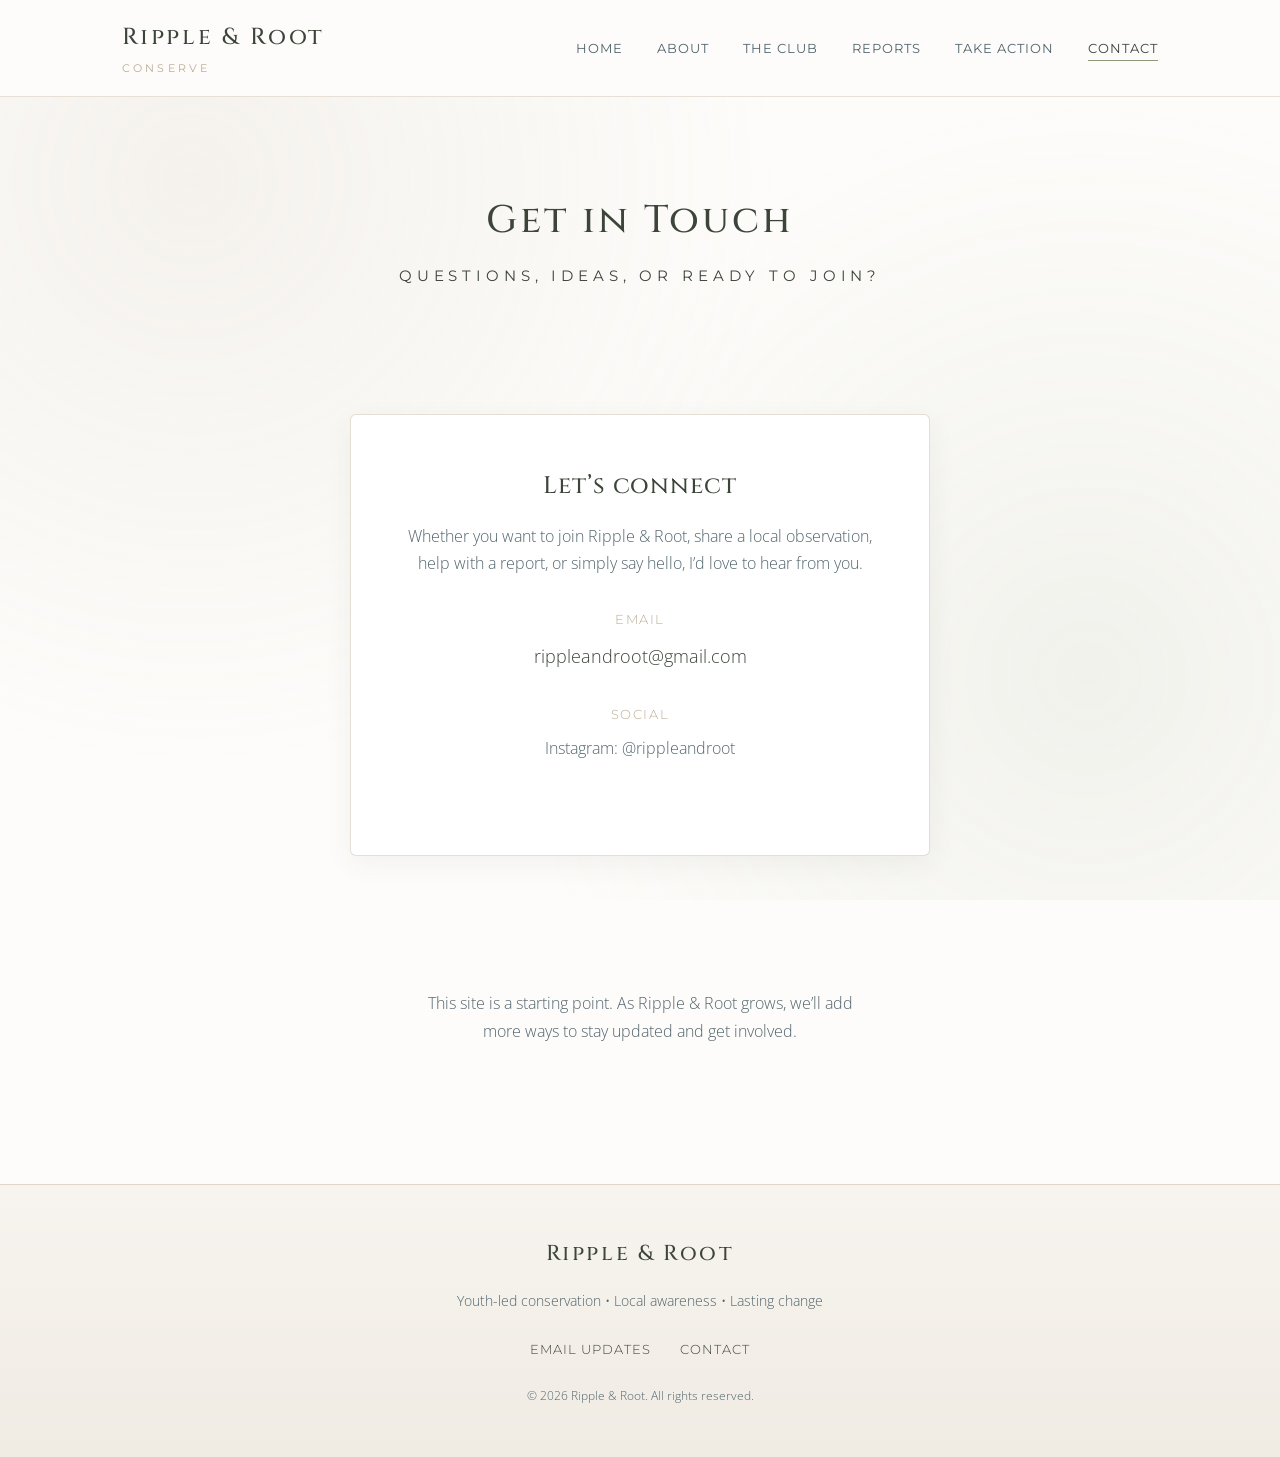
==== contact.html @ e4341f1f "Add files via upload" ====
<!DOCTYPE html>
<html lang="en">
<head>
  <meta charset="UTF-8">
  <meta name="viewport" content="width=device-width, initial-scale=1.0">
  <title>Contact | Ripple & Root</title>
  <link rel="stylesheet" href="styles.css">
</head>
<body>
  <header>
    <div class="nav-container">
      <a href="index.html" class="logo">Ripple & Root<span>Conserve</span></a>
      <nav>
        <ul>
          <li><a href="index.html">Home</a></li>
          <li><a href="about.html">About</a></li>
          <li><a href="club.html">The Club</a></li>
          <li><a href="reports.html">Reports</a></li>
          <li><a href="actions.html">Take Action</a></li>
          <li><a href="contact.html" class="active">Contact</a></li>
        </ul>
      </nav>
    </div>
  </header>

  <section class="hero" style="padding-bottom: 2rem;">
    <h1 style="font-size: 2.4rem;">Get in Touch</h1>
    <p class="subtitle">Questions, Ideas, or Ready to Join?</p>
  </section>

  <section>
    <div class="join-box">
      <h2>Let’s connect</h2>
      <p>Whether you want to join Ripple & Root, share a local observation, help with a report, or simply say hello, I’d love to hear from you.</p>
      
      <p style="margin: 2rem 0 0.6rem; font-family: 'Montserrat', sans-serif; font-size: 0.8rem; letter-spacing: 0.12em; text-transform: uppercase; color: var(--taupe);">Email</p>
      <p style="color: var(--dark-olive); font-size: 1.15rem;">rippleandroot@gmail.com</p>
      
      <p style="margin: 2rem 0 0.6rem; font-family: 'Montserrat', sans-serif; font-size: 0.8rem; letter-spacing: 0.12em; text-transform: uppercase; color: var(--taupe);">Social</p>
      <p style="color: var(--slate);">Instagram: @rippleandroot</p>
      
      <p style="margin-top: 2.6rem; font-size: 0.88rem; color: var(--slate);">
    </div>
  </section>

  <section class="text-center">
    <p style="color: var(--slate); max-width: 460px; margin: 0 auto;">
      This site is a starting point. As Ripple & Root grows, we’ll add more ways to stay updated and get involved.
    </p>
  </section>

  <footer>
    <a href="index.html" class="logo">Ripple & Root</a>
    <p>Youth-led conservation • Local awareness • Lasting change</p>
    <div class="social-links">
      <a href="index.html#email-updates">Email Updates</a>
      <a href="contact.html">Contact</a>
    </div>
    <p style="margin-top: 1.5rem; font-size: 0.78rem;">© 2026 Ripple & Root. All rights reserved.</p>
  </footer>
</body>
</html>
---- styles.css ----
/* Ripple & Root - Redesigned Website */
@import url('https://fonts.googleapis.com/css2?family=Cinzel:wght@400;500;600&family=Montserrat:wght@300;400;500;600&family=Open+Sans:wght@300;400;500;600&display=swap');

:root {
  --cream: #fdfcfa;
  --taupe: #bcac96;
  --dark-olive: #3d453a;
  --slate: #51646c;
  --terracotta: #b07156;
  --sage: #8e997a;
  --white: #ffffff;
  --text-dark: #3d453a;
  --text-muted: #51646c;
}

* {
  margin: 0;
  padding: 0;
  box-sizing: border-box;
}

body {
  font-family: 'Open Sans', sans-serif;
  background-color: var(--cream);
  color: var(--text-dark);
  line-height: 1.7;
  font-weight: 300;
  min-height: 100vh;
}

body::before {
  content: '';
  position: fixed;
  top: 0;
  left: 0;
  width: 100%;
  height: 100%;
  background-image: 
    radial-gradient(circle at 15% 20%, rgba(188, 172, 150, 0.12) 0%, transparent 45%),
    radial-gradient(circle at 85% 75%, rgba(142, 153, 122, 0.1) 0%, transparent 45%);
  pointer-events: none;
  z-index: -1;
}

h1, h2, h3 {
  font-family: 'Cinzel', serif;
  font-weight: 500;
  letter-spacing: 0.04em;
}

/* Header */
header {
  background: rgba(253, 252, 250, 0.96);
  backdrop-filter: blur(12px);
  border-bottom: 1px solid rgba(188, 172, 150, 0.35);
  position: sticky;
  top: 0;
  z-index: 100;
  padding: 1.1rem 0;
}

.nav-container {
  max-width: 1100px;
  margin: 0 auto;
  padding: 0 2rem;
  display: flex;
  justify-content: space-between;
  align-items: center;
}

.logo {
  font-family: 'Cinzel', serif;
  font-size: 1.45rem;
  color: var(--dark-olive);
  text-decoration: none;
  letter-spacing: 0.12em;
  font-weight: 500;
}

.logo span {
  font-family: 'Montserrat', sans-serif;
  font-size: 0.7rem;
  display: block;
  letter-spacing: 0.28em;
  text-transform: uppercase;
  color: var(--taupe);
  margin-top: 0.15rem;
  font-weight: 400;
}

nav ul {
  list-style: none;
  display: flex;
  gap: 2.1rem;
}

nav a {
  text-decoration: none;
  color: var(--slate);
  font-family: 'Montserrat', sans-serif;
  font-size: 0.82rem;
  font-weight: 400;
  letter-spacing: 0.08em;
  text-transform: uppercase;
  transition: color 0.3s ease;
  position: relative;
}

nav a:hover,
nav a.active {
  color: var(--dark-olive);
}

nav a::after {
  content: '';
  position: absolute;
  bottom: -5px;
  left: 0;
  width: 0;
  height: 1px;
  background: var(--sage);
  transition: width 0.3s ease;
}

nav a:hover::after,
nav a.active::after {
  width: 100%;
}

/* Hero */
.hero {
  text-align: center;
  padding: 5.5rem 2rem 4.5rem;
  max-width: 980px;
  margin: 0 auto;
  display: flex;
  flex-direction: column;
  align-items: center;
}

.hero-logo {
  width: min(72vw, 420px);
  max-width: 420px;
  min-width: 220px;
  height: auto;
  margin: 0 auto 1.4rem;
  display: block;
  opacity: 1;
  filter: drop-shadow(0 18px 34px rgba(61, 69, 58, 0.18));
}

.hero h1 {
  margin-top: 0.2rem;
}

.hero h1 {
  font-size: 2.8rem;
  color: var(--dark-olive);
  margin-bottom: 0.6rem;
  letter-spacing: 0.08em;
}

.hero .subtitle {
  font-family: 'Montserrat', sans-serif;
  font-size: 0.95rem;
  letter-spacing: 0.32em;
  text-transform: uppercase;
  color: var(--dark-olive);
  margin-bottom: 1.6rem;
  font-weight: 400;
}

.hero p {
  font-size: 1.1rem;
  color: var(--slate);
  max-width: 560px;
  margin: 0 auto 2.6rem;
  font-weight: 300;
}

/* Buttons */
.btn {
  display: inline-block;
  padding: 0.95rem 2.3rem;
  border-radius: 2px;
  text-decoration: none;
  font-family: 'Montserrat', sans-serif;
  font-size: 0.78rem;
  letter-spacing: 0.14em;
  text-transform: uppercase;
  font-weight: 500;
  transition: all 0.3s ease;
  border: 1.5px solid transparent;
}

.btn-primary {
  background: var(--dark-olive);
  color: var(--cream);
}

.btn-primary:hover {
  background: #2f362e;
  transform: translateY(-2px);
  box-shadow: 0 8px 22px rgba(61, 69, 58, 0.2);
}

.btn-outline {
  background: transparent;
  border-color: var(--dark-olive);
  color: var(--dark-olive);
  margin-left: 1rem;
}

.btn-outline:hover {
  background: var(--dark-olive);
  color: var(--cream);
}

/* Sections */
section {
  padding: 4.2rem 2rem;
  max-width: 1100px;
  margin: 0 auto;
}

.section-title {
  text-align: center;
  margin-bottom: 3.2rem;
}

.section-title .eyebrow {
  font-family: 'Montserrat', sans-serif;
  font-size: 0.78rem;
  letter-spacing: 0.28em;
  text-transform: uppercase;
  color: var(--taupe);
  display: block;
  margin-bottom: 0.6rem;
  font-weight: 400;
}

.section-title h2 {
  font-size: 2.1rem;
  color: var(--dark-olive);
  margin-bottom: 0.7rem;
}

.section-title p {
  color: var(--slate);
  max-width: 520px;
  margin: 0.9rem auto 0;
  font-size: 1.02rem;
}

.soft-line {
  width: 48px;
  height: 1px;
  background: var(--sage);
  margin: 1.1rem auto 0;
}

/* Cards */
.cards {
  display: grid;
  grid-template-columns: repeat(auto-fit, minmax(280px, 1fr));
  gap: 1.8rem;
}

.card {
  background: var(--white);
  border-radius: 4px;
  padding: 2.1rem;
  box-shadow: 0 4px 18px rgba(61, 69, 58, 0.05);
  border: 1px solid rgba(188, 172, 150, 0.35);
  transition: transform 0.3s ease, box-shadow 0.3s ease;
}

.card:hover {
  transform: translateY(-4px);
  box-shadow: 0 12px 28px rgba(61, 69, 58, 0.09);
}

.card h3 {
  font-size: 1.25rem;
  margin-bottom: 0.7rem;
  color: var(--dark-olive);
}

.card p {
  color: var(--slate);
  font-size: 0.95rem;
}

.card-icon {
  font-size: 1.5rem;
  margin-bottom: 1rem;
  color: var(--sage);
  opacity: 0.9;
}

/* Report items */
.report-list {
  display: flex;
  flex-direction: column;
  gap: 1.4rem;
}

.report-item {
  background: var(--white);
  border-radius: 4px;
  padding: 1.7rem 2rem;
  border-left: 3px solid var(--sage);
  box-shadow: 0 3px 14px rgba(61, 69, 58, 0.04);
  display: flex;
  justify-content: space-between;
  align-items: center;
  flex-wrap: wrap;
  gap: 1rem;
}

.report-item h3 {
  font-size: 1.15rem;
  margin-bottom: 0.25rem;
  color: var(--dark-olive);
}

.report-meta {
  font-family: 'Montserrat', sans-serif;
  font-size: 0.78rem;
  color: var(--taupe);
  letter-spacing: 0.06em;
  text-transform: uppercase;
}

/* Mission grid */
.mission-grid {
  display: grid;
  grid-template-columns: 1fr 1fr;
  gap: 3.2rem;
  align-items: center;
}

.mission-text h2 {
  font-size: 1.9rem;
  margin-bottom: 1.3rem;
  color: var(--dark-olive);
}

.mission-text p {
  margin-bottom: 1.15rem;
  color: var(--slate);
}

.mission-image {
  border-radius: 6px;
  display: flex;
  flex-direction: column;
  height: 320px;
  overflow: hidden;
  border: 1px solid rgba(188, 172, 150, 0.3);
}

.mission-image img {
  display: block;
  flex: 1;
  filter: saturate(0.62) brightness(1.08);
  min-height: 0;
  object-fit: cover;
  opacity: 0.78;
  width: 100%;
}

.about-photo {
  aspect-ratio: 1;
  height: auto;
  max-width: 420px;
  width: 100%;
}

.about-photo img {
  object-position: center 15%;
}

.mission-image figcaption {
  color: var(--slate);
  font-size: 0.72rem;
  padding: 0.35rem 0.7rem 0.45rem;
  text-align: right;
}

.mission-image figcaption a {
  color: var(--dark-olive);
}

/* Join box */
.join-box {
  background: var(--white);
  border-radius: 6px;
  padding: 3.2rem;
  text-align: center;
  border: 1px solid rgba(188, 172, 150, 0.4);
  max-width: 580px;
  margin: 0 auto;
  box-shadow: 0 8px 28px rgba(61, 69, 58, 0.06);
}

.join-box h2 {
  margin-bottom: 1rem;
  color: var(--dark-olive);
}

.join-box p {
  color: var(--slate);
  margin-bottom: 2rem;
}

/* Newsletter signup */
.newsletter-section {
  padding-top: 1rem;
}

.newsletter-box {
  background: var(--white);
  border: 1px solid rgba(188, 172, 150, 0.4);
  border-radius: 6px;
  box-shadow: 0 8px 28px rgba(61, 69, 58, 0.06);
  max-width: 680px;
  margin: 0 auto;
  padding: 3rem 2rem;
  text-align: center;
}

.newsletter-box .eyebrow {
  color: var(--taupe);
  font-family: 'Montserrat', sans-serif;
  font-size: 0.78rem;
  letter-spacing: 0.28em;
  text-transform: uppercase;
}

.newsletter-box h2 {
  color: var(--dark-olive);
  margin: 0.6rem 0 0.7rem;
}

.newsletter-box > p {
  color: var(--slate);
  margin: 0 auto 1.5rem;
  max-width: 500px;
}

.newsletter-form {
  display: flex;
  gap: 0.7rem;
  justify-content: center;
  max-width: 520px;
  margin: 0 auto 0.8rem;
}

.newsletter-form input[type='email'] {
  border: 1px solid rgba(81, 100, 108, 0.35);
  border-radius: 2px;
  color: var(--text-dark);
  flex: 1;
  font: inherit;
  min-width: 0;
  padding: 0.95rem 1rem;
}

.newsletter-form input[type='email']:focus {
  border-color: var(--dark-olive);
  outline: 2px solid rgba(61, 69, 58, 0.16);
  outline-offset: 1px;
}

.newsletter-form .btn {
  cursor: pointer;
}

.newsletter-box small {
  color: var(--slate);
  font-size: 0.78rem;
}

.hidden-field {
  display: none;
}

.sr-only {
  height: 1px;
  margin: -1px;
  overflow: hidden;
  position: absolute;
  width: 1px;
  clip: rect(0, 0, 0, 0);
}

/* Footer */
footer {
  background: linear-gradient(to bottom, #f7f4ef, #f0ebe3);
  padding: 3.2rem 2rem;
  text-align: center;
  margin-top: 4.5rem;
  border-top: 1px solid rgba(188, 172, 150, 0.35);
}

footer .logo {
  font-size: 1.35rem;
  margin-bottom: 0.4rem;
  display: inline-block;
}

footer p {
  color: var(--slate);
  font-size: 0.9rem;
  margin-top: 0.6rem;
}

.social-links {
  margin-top: 1.6rem;
  display: flex;
  justify-content: center;
  gap: 1.8rem;
}

.social-links a {
  color: var(--dark-olive);
  text-decoration: none;
  font-family: 'Montserrat', sans-serif;
  font-size: 0.8rem;
  letter-spacing: 0.08em;
  text-transform: uppercase;
}

.social-links a:hover {
  color: var(--terracotta);
}

/* Utilities */
.text-center { text-align: center; }
.mt-2 { margin-top: 2rem; }
.mb-2 { margin-bottom: 2rem; }

/* Responsive */
@media (max-width: 768px) {
  .nav-container {
    flex-direction: column;
    gap: 1.1rem;
  }
  
  nav ul {
    gap: 1.3rem;
    flex-wrap: wrap;
    justify-content: center;
  }
  
  .hero h1 {
    font-size: 2.2rem;
  }
  
  .mission-grid {
    grid-template-columns: 1fr;
  }
  
  .btn-outline {
    margin-left: 0;
    margin-top: 0.9rem;
  }
  
  .hero .btn {
    display: block;
    margin: 0.5rem auto;
    max-width: 240px;
  }

  .newsletter-form {
    align-items: stretch;
    flex-direction: column;
  }
}
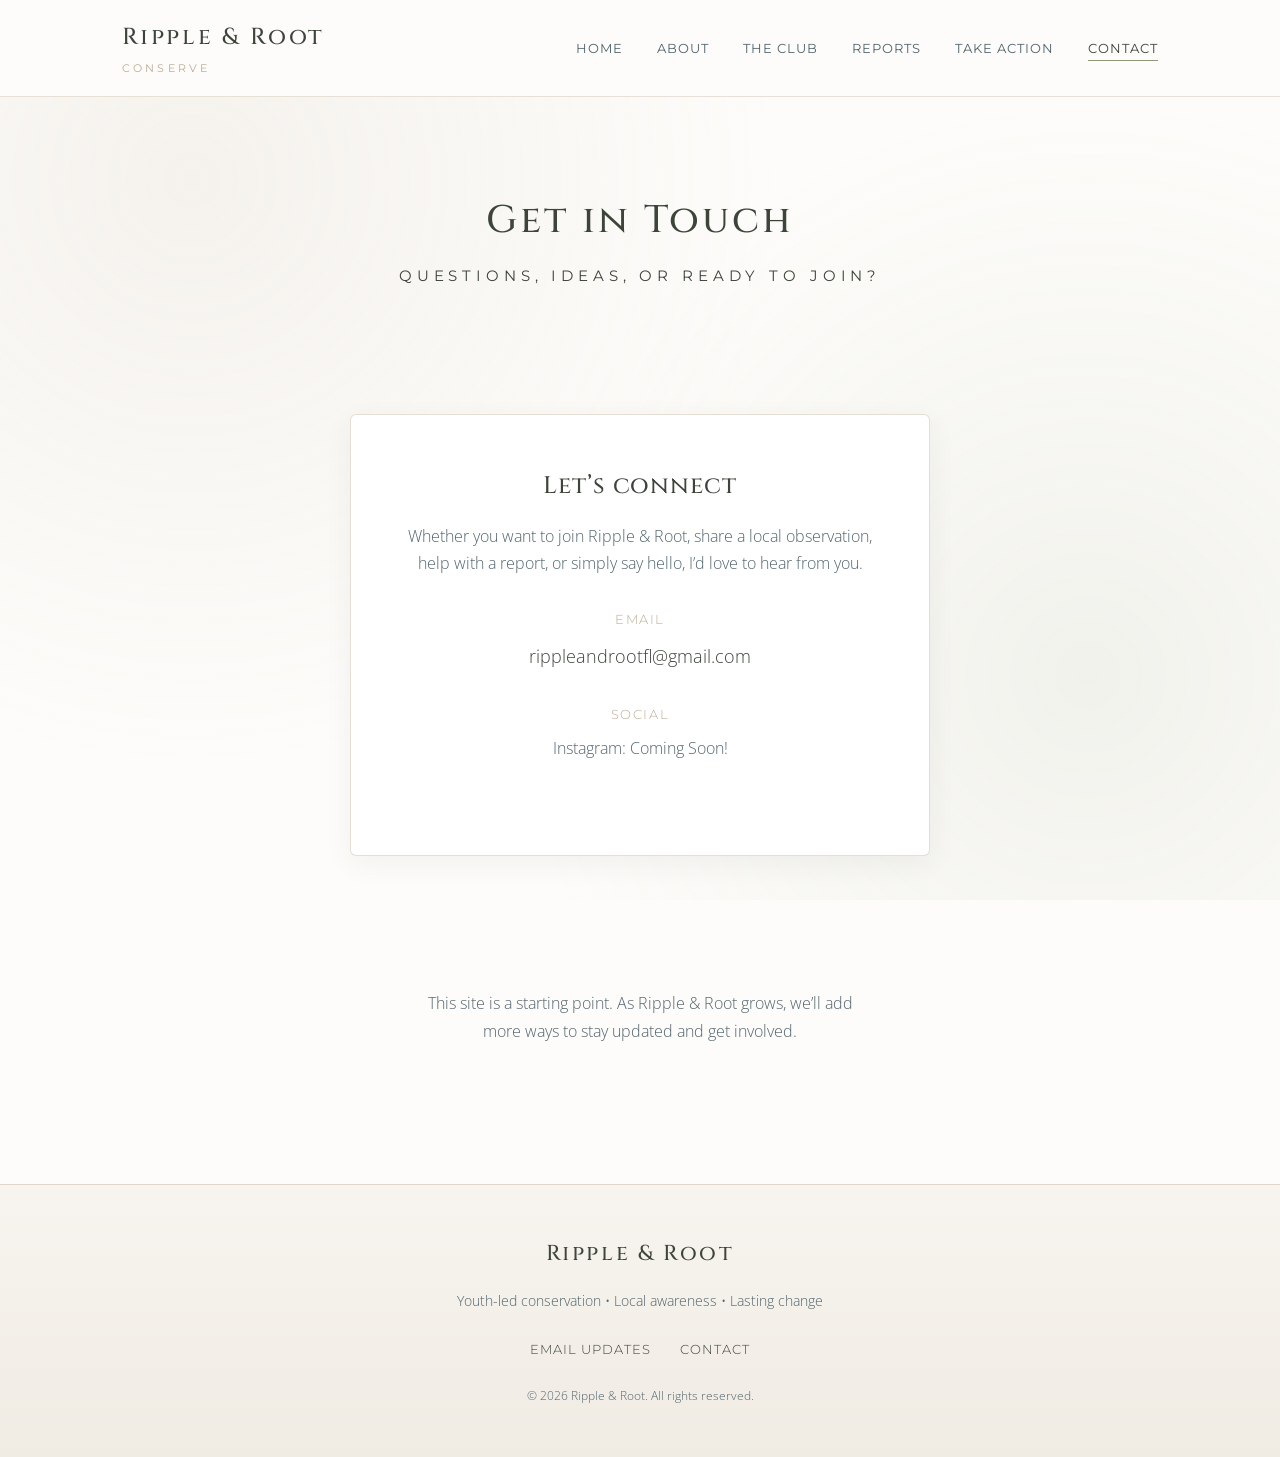
==== commit 8cf618e2: "Add files via upload" ====
--- a/contact.html
+++ b/contact.html
@@ -34,10 +34,10 @@
       <p>Whether you want to join Ripple & Root, share a local observation, help with a report, or simply say hello, I’d love to hear from you.</p>
       
       <p style="margin: 2rem 0 0.6rem; font-family: 'Montserrat', sans-serif; font-size: 0.8rem; letter-spacing: 0.12em; text-transform: uppercase; color: var(--taupe);">Email</p>
-      <p style="color: var(--dark-olive); font-size: 1.15rem;">rippleandroot@gmail.com</p>
+      <p style="color: var(--dark-olive); font-size: 1.15rem;">rippleandrootfl@gmail.com</p>
       
       <p style="margin: 2rem 0 0.6rem; font-family: 'Montserrat', sans-serif; font-size: 0.8rem; letter-spacing: 0.12em; text-transform: uppercase; color: var(--taupe);">Social</p>
-      <p style="color: var(--slate);">Instagram: @rippleandroot</p>
+      <p style="color: var(--slate);">Instagram: Coming Soon!</p>
       
       <p style="margin-top: 2.6rem; font-size: 0.88rem; color: var(--slate);">
     </div>
